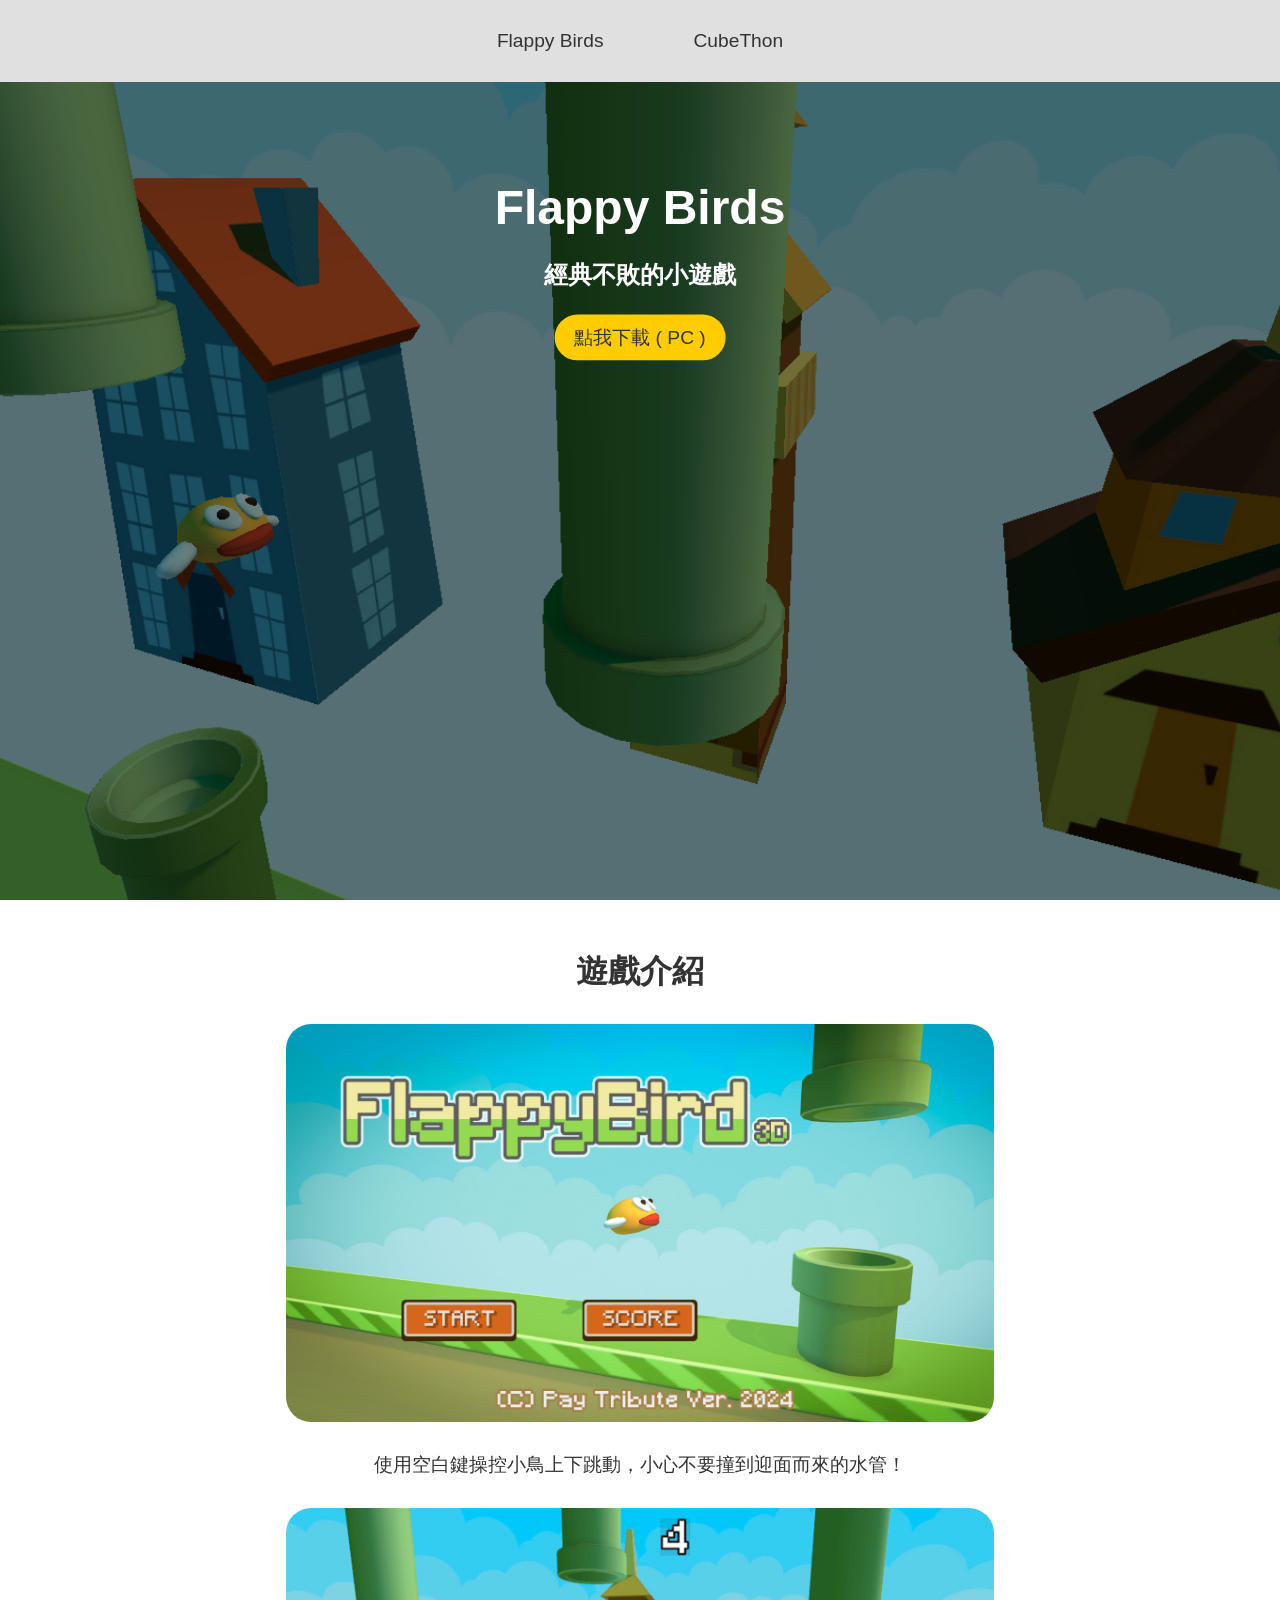
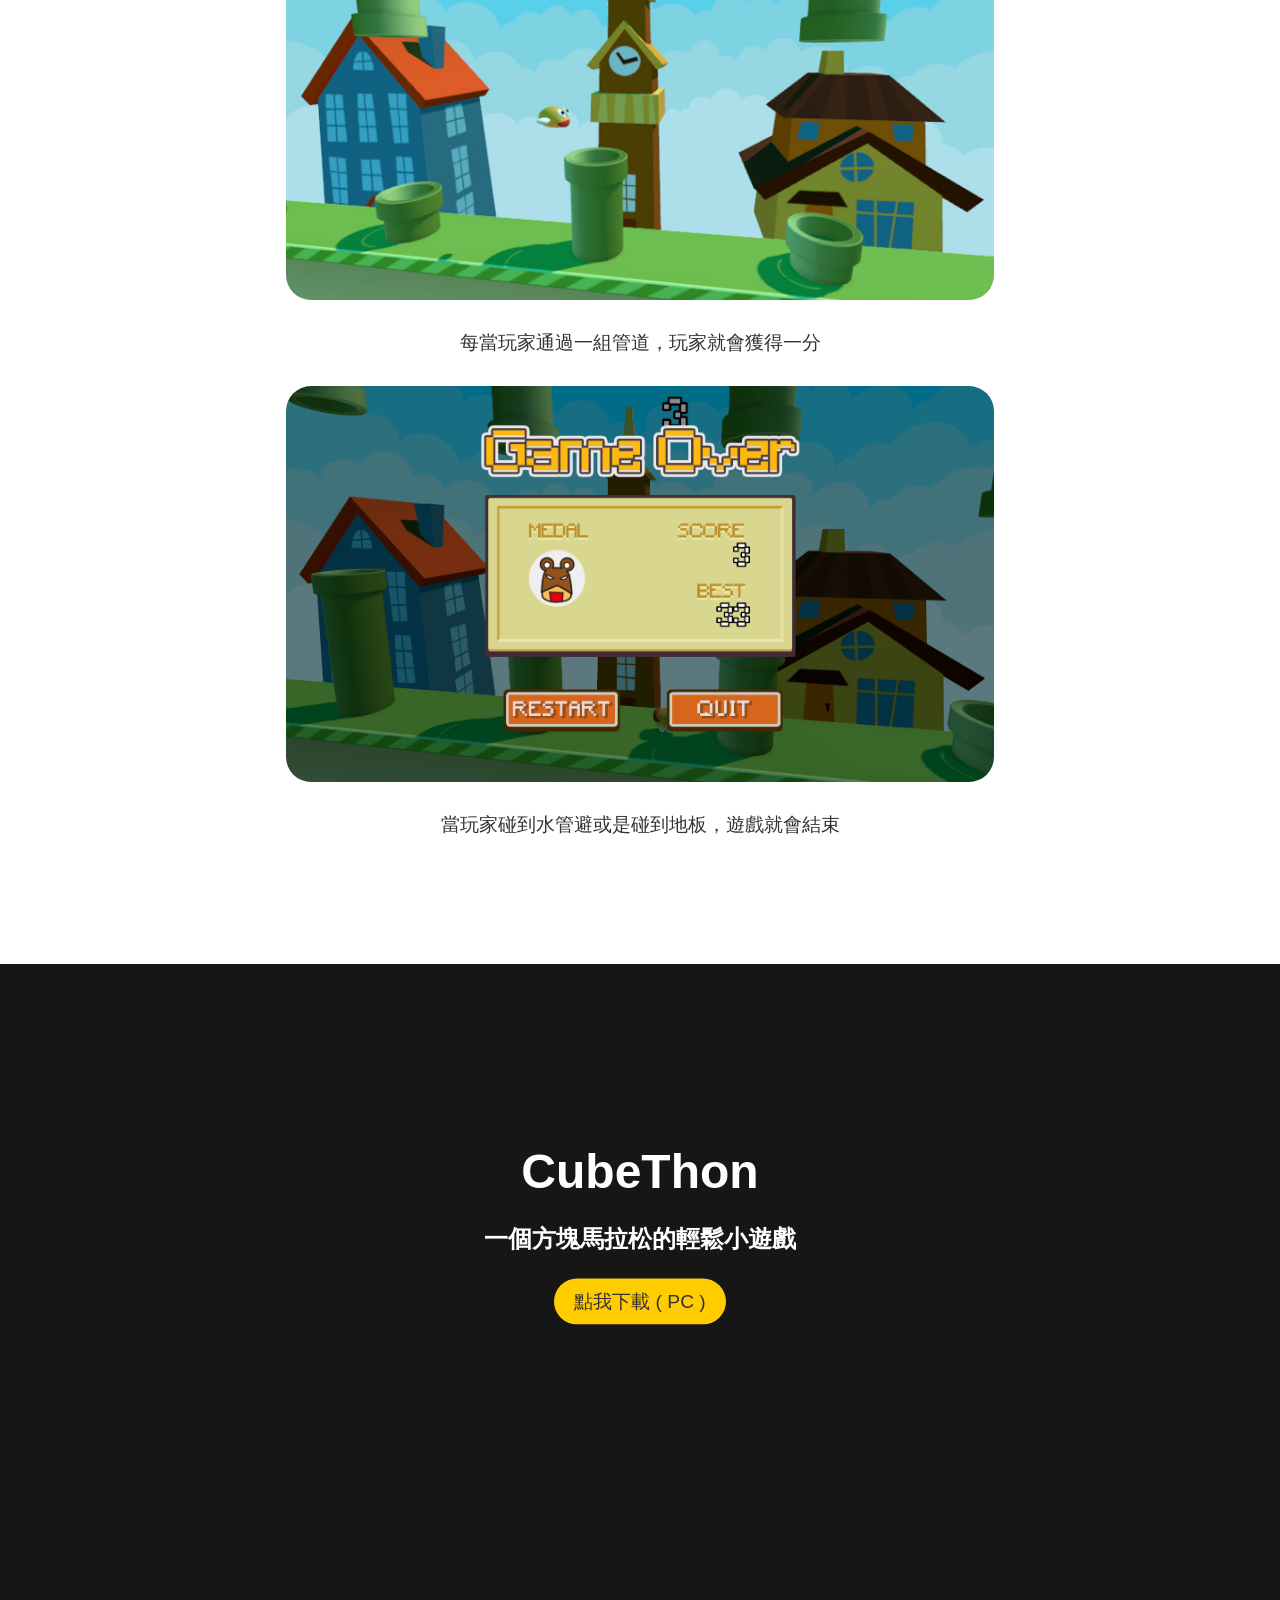
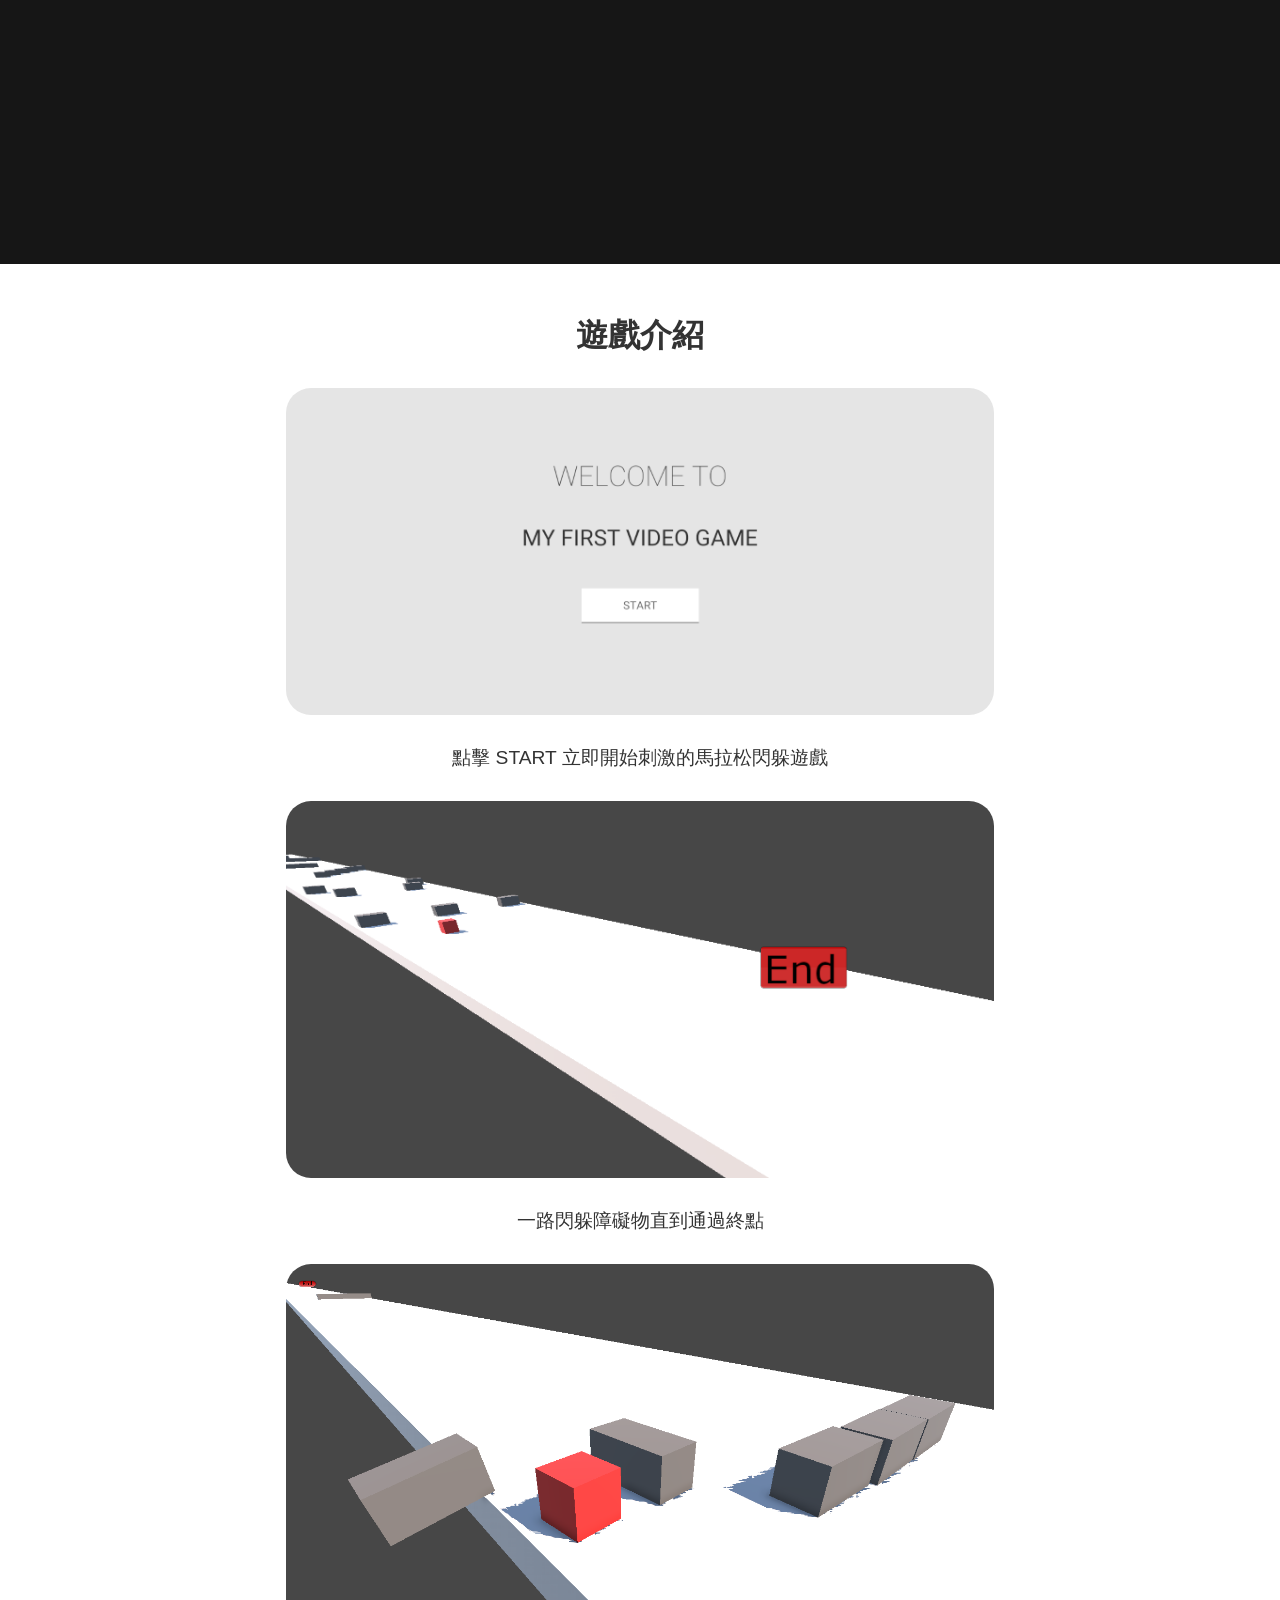
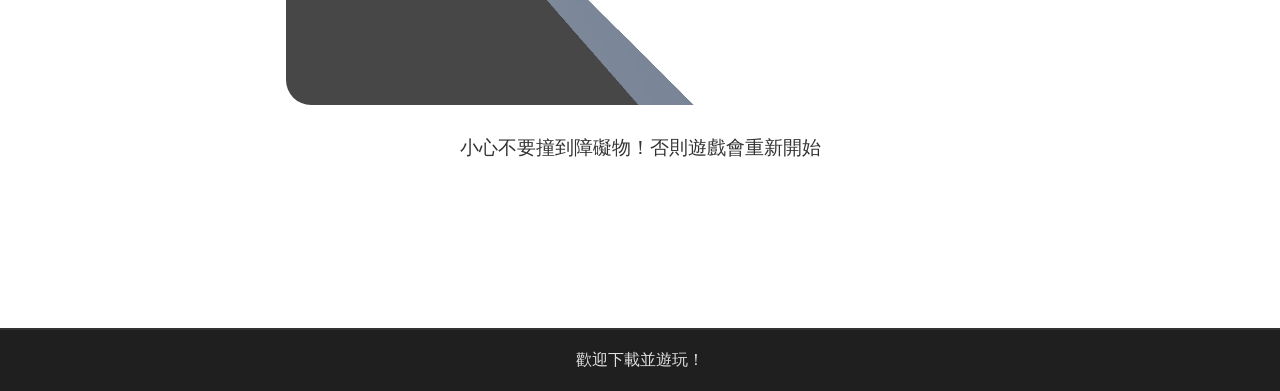
==== web pages/v6.html @ 687e02b8 "version6" ====
<!DOCTYPE html>
<html lang="zh-Hant">
<head>
    <meta charset="UTF-8">
    <meta name="viewport" content="width=device-width, initial-scale=1.0">
    <title>我的遊戲介紹網站</title>
    <link rel="stylesheet" href="stylesv6.css">
</head>
<body>
    <!-- 標籤選擇條 -->
    <nav>
        <ul>
            <li><a href="#game1">Flappy Birds</a></li>
            <li><a href="#game2">CubeThon</a></li>
        </ul>
    </nav>

<!-- 針對每個遊戲的全屏圖片部分進行更新 -->
<section id="game1" class="game-section">
    <div class="game-background bg1">
        <div class="game-text centered-text">
            <h1>Flappy Birds</h1>
            <h3>經典不敗的小遊戲</h3>
            <a href="https://drive.google.com/file/d/1wdj9UOshw0c9SE5gtdDyg5I-vYahyXQJ/view?usp=drive_link" class="download-btn">點我下載 ( PC ) </a> <!-- 新增下載按鈕 -->
        </div>
    </div>

    <!-- 下面的內容保持不變 -->
    <div class="text-section white-background">
        <h2>遊戲介紹</h2>
        <div class="centered-images">
            <img src="Image/Img1.jpg" alt="遊戲場景1">
            <p>使用空白鍵操控小鳥上下跳動，小心不要撞到迎面而來的水管！</p>
            <img src="Image/Img2.jpg" alt="遊戲場景2">
            <p>每當玩家通過一組管道，玩家就會獲得一分</p>
            <img src="Image/Img3.jpg" alt="遊戲場景3">
            <p>當玩家碰到水管避或是碰到地板，遊戲就會結束</p>
        </div>
    </div>
</section>

<!-- 第二個遊戲 -->
<section id="game2" class="game-section">
    <div class="game-background bg2">
        <div class="game-text centered-text">
            <h1>CubeThon</h1>
            <h3>一個方塊馬拉松的輕鬆小遊戲</h3>
            <a href="https://drive.google.com/file/d/1uUyyaaMkcPfvUsTMwYWU1UCPbTRZzDci/view?usp=drive_link" class="download-btn">點我下載 ( PC ) </a> <!-- 新增下載按鈕 -->
        </div>
    </div>

    <!-- 下面的內容保持不變 -->
    <div class="text-section white-background">
        <h2>遊戲介紹</h2>
        <div class="centered-images">
            <img src="Image/Img6.png" alt="遊戲場景1">
            <p>點擊 START 立即開始刺激的馬拉松閃躲遊戲</p>
            <img src="Image/Img4.png" alt="遊戲場景2">
            <p>一路閃躲障礙物直到通過終點</p>
            <img src="Image/Img5.png" alt="遊戲場景3">
            <P>小心不要撞到障礙物！否則遊戲會重新開始</P>
        </div>
    </div>
</section>


    <footer>
        <p>歡迎下載並遊玩！</p>
    </footer>
</body>
</html>
---- web pages/stylesv6.css ----
* {
    margin: 0;
    padding: 0;
    box-sizing: border-box;
}

body {
    font-family: Arial, sans-serif;
    background-color: #2c2c2c;
    color: #e0e0e0;
    scroll-behavior: smooth;
}

/* 標籤選擇條樣式 */
nav {
    width: 100%;
    background-color: #e0e0e0;
    padding: 30px 0;
    position: fixed;
    top: 0;
    z-index: 1000;
}

nav ul {
    list-style: none;
    display: flex;
    justify-content: center;
    gap: 50px;
}

nav ul li a {
    color: #333;
    text-decoration: none;
    font-size: 1.2em;
    padding: 10px 20px;
    transition: background-color 0.3s;
}

nav ul li a:hover {
    background-color: #ccc;
    border-radius: 25px;
}


/* 全屏背景圖片樣式 */
.game-section {
    position: relative;
    padding-top: 0px; /* 留出標籤條的空間 */ 
    overflow-x: hidden;
}

.game-background {
    position: relative;
    width: 100%;
    height: 100vh;
    background-size: cover; /* 讓背景圖片覆蓋整個容器，保持比例 */
    background-position: center; /* 背景圖片居中 */
    background-attachment: fixed; /* 背景圖片固定，防止隨內容滑動 */
}

.game-background::before {
    content: "";
    position: absolute;
    top: 0;
    left: 0;
    width: 100%;
    height: 100%;
    background-color: rgba(0, 0, 0, 0.5); /* 半透明黑色遮罩 */
    z-index: 1;
}

/* 確保文字在遮罩上方 */
.game-text {
    position: relative;
    z-index: 2;
    color: #fff;
}

/* 第一個遊戲背景 */
.game-section .bg1 {
    background-image: url('Image/background1.png'); /* 替換為實際圖片路徑 */
}

/* 第二個遊戲背景 */
.game-section .bg2 {
    background-image: url('Image/background2.png'); /* 替換為實際圖片路徑 */
}

.centered-text {
    position: absolute;
    top: 30%;
    left: 50%;
    transform: translate(-50%, -50%);
    text-align: center;
    color: #fff;
    max-width: 100%; /* 確保文字不會超過容器的最大寬度 */
    white-space: normal; /* 防止文字超出並導致滑動 */
    overflow: hidden; /* 確保內容不會超出容器範圍 */
}

.centered-text h1 {
    font-size: 3em;
    margin-bottom: 0.5em;
}

.centered-text h3 {
    font-size: 1.5em;
    margin-bottom: 1em;
}

/* 白色文字說明區塊 */
.white-background {
    background-color: #fff;
    color: #333;
    padding: 50px;
    width: 100vw;
    height: calc(100vw * 1.3); /* 高度為全屏寬度的1.3倍 */
    text-align: center;
}

.white-background h2 {
    font-size: 2em;
    margin-bottom: 30px;
}

/* 置中的圖片與文字說明 */
.centered-images {
    display: flex;
    flex-direction: column;
    align-items: center;
    gap: 30px;
}

.centered-images img {
    width: 60%; /* 圖片寬度為60% */
    height: auto;
    border-radius: 25px;
}

.centered-images p {
    width: 60%; /* 與圖片同寬 */
    text-align: center;
    font-size: 1.2em;
}
/* 下載按鈕樣式 */
.download-btn {
    display: inline-block;
    padding: 10px 20px;
    background-color: #ffcc00;
    color: #333;
    text-decoration: none;
    font-size: 1.2em;
    border-radius: 30px;
    transition: background-color 0.3s;
}

.download-btn:hover {
    background-color: #ff9900;
}

/* 底部樣式 */
footer {
    text-align: center;
    padding: 20px;
    background-color: #1f1f1f;
    color: #e0e0e0;
    border-top: 2px solid #333;
}
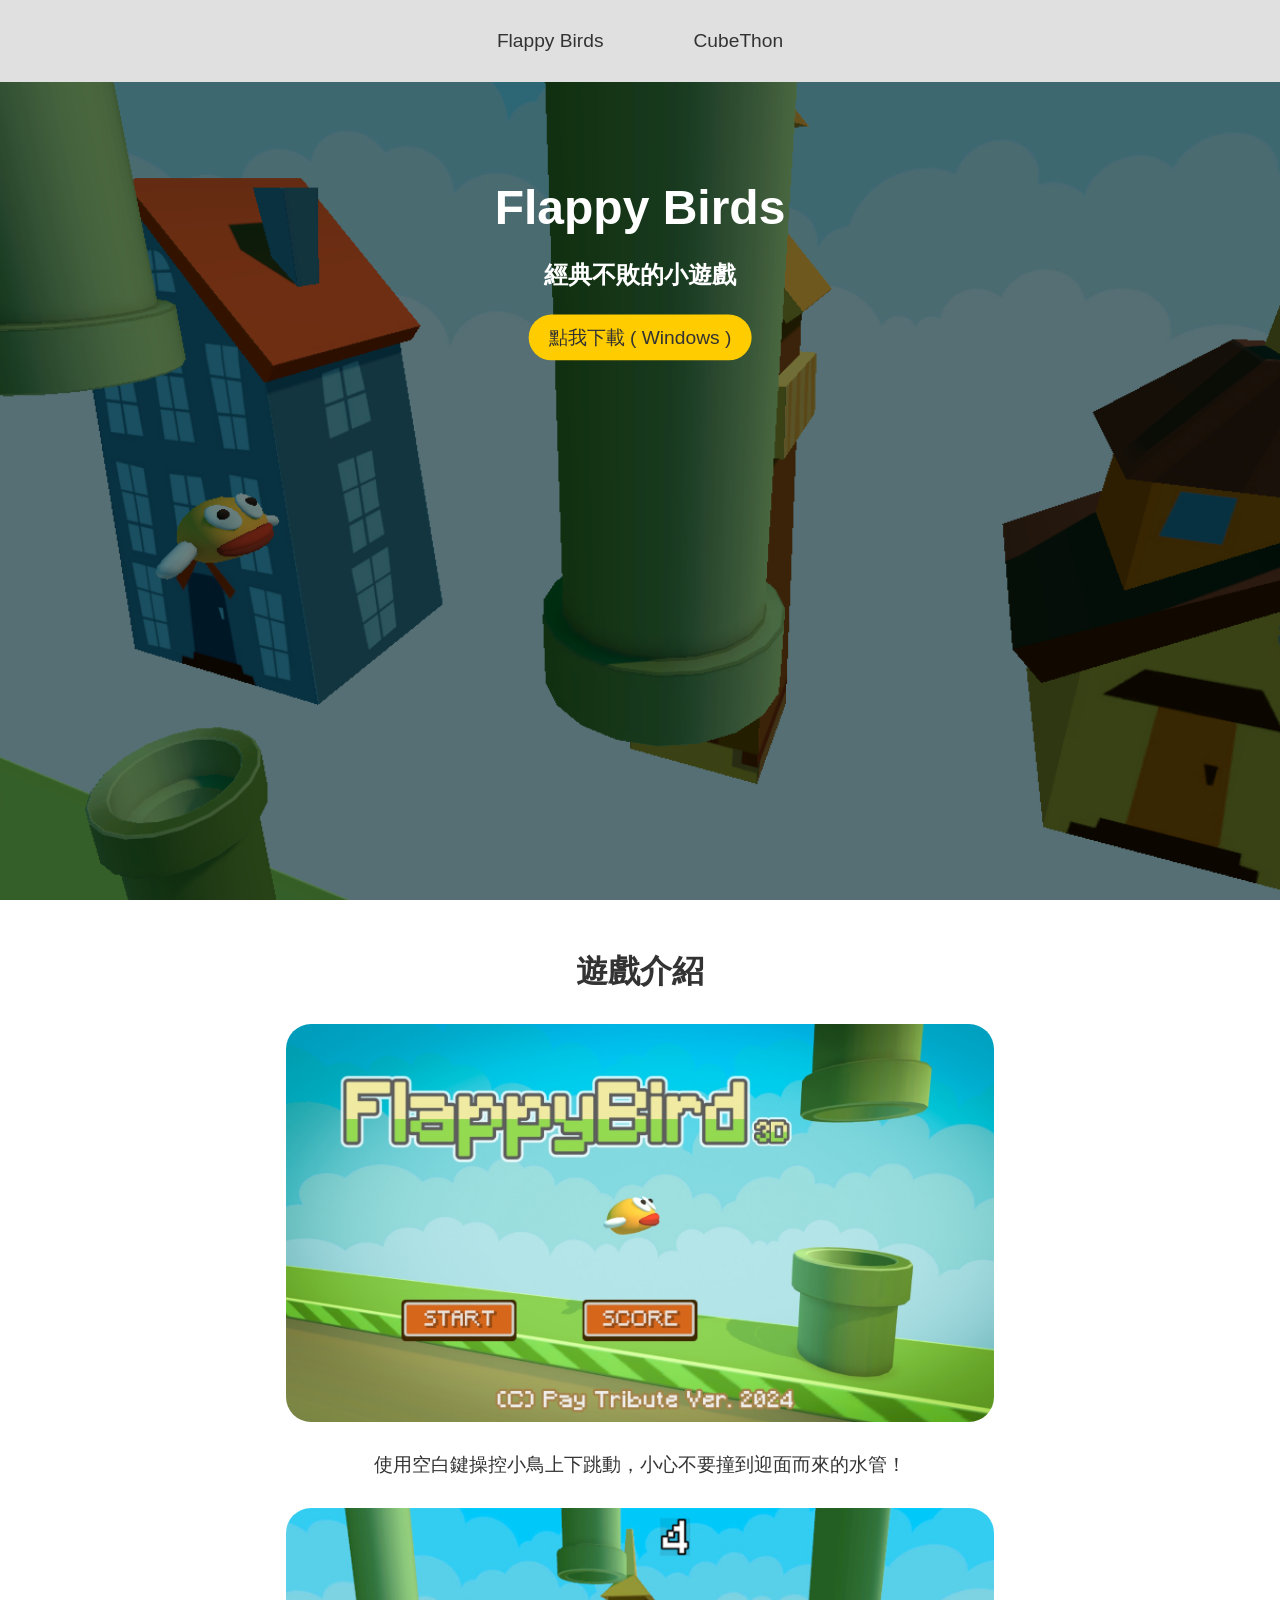
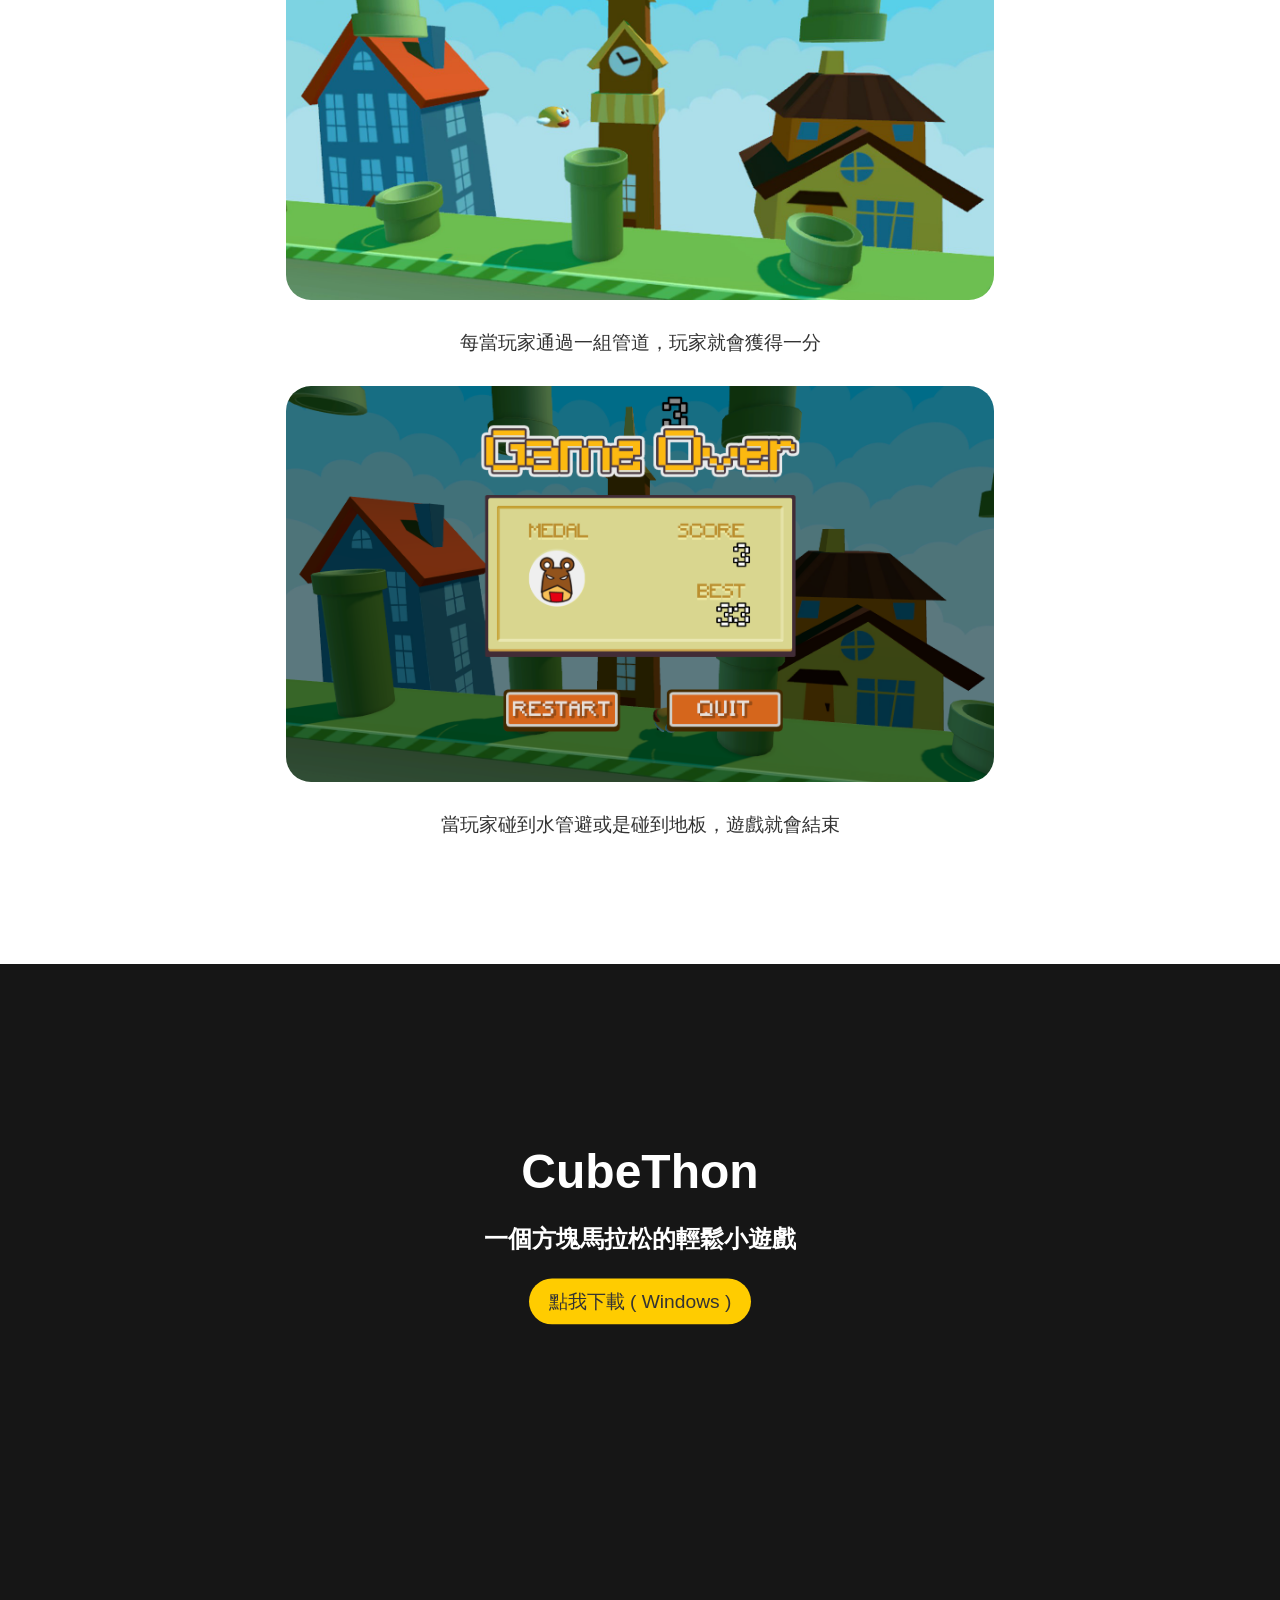
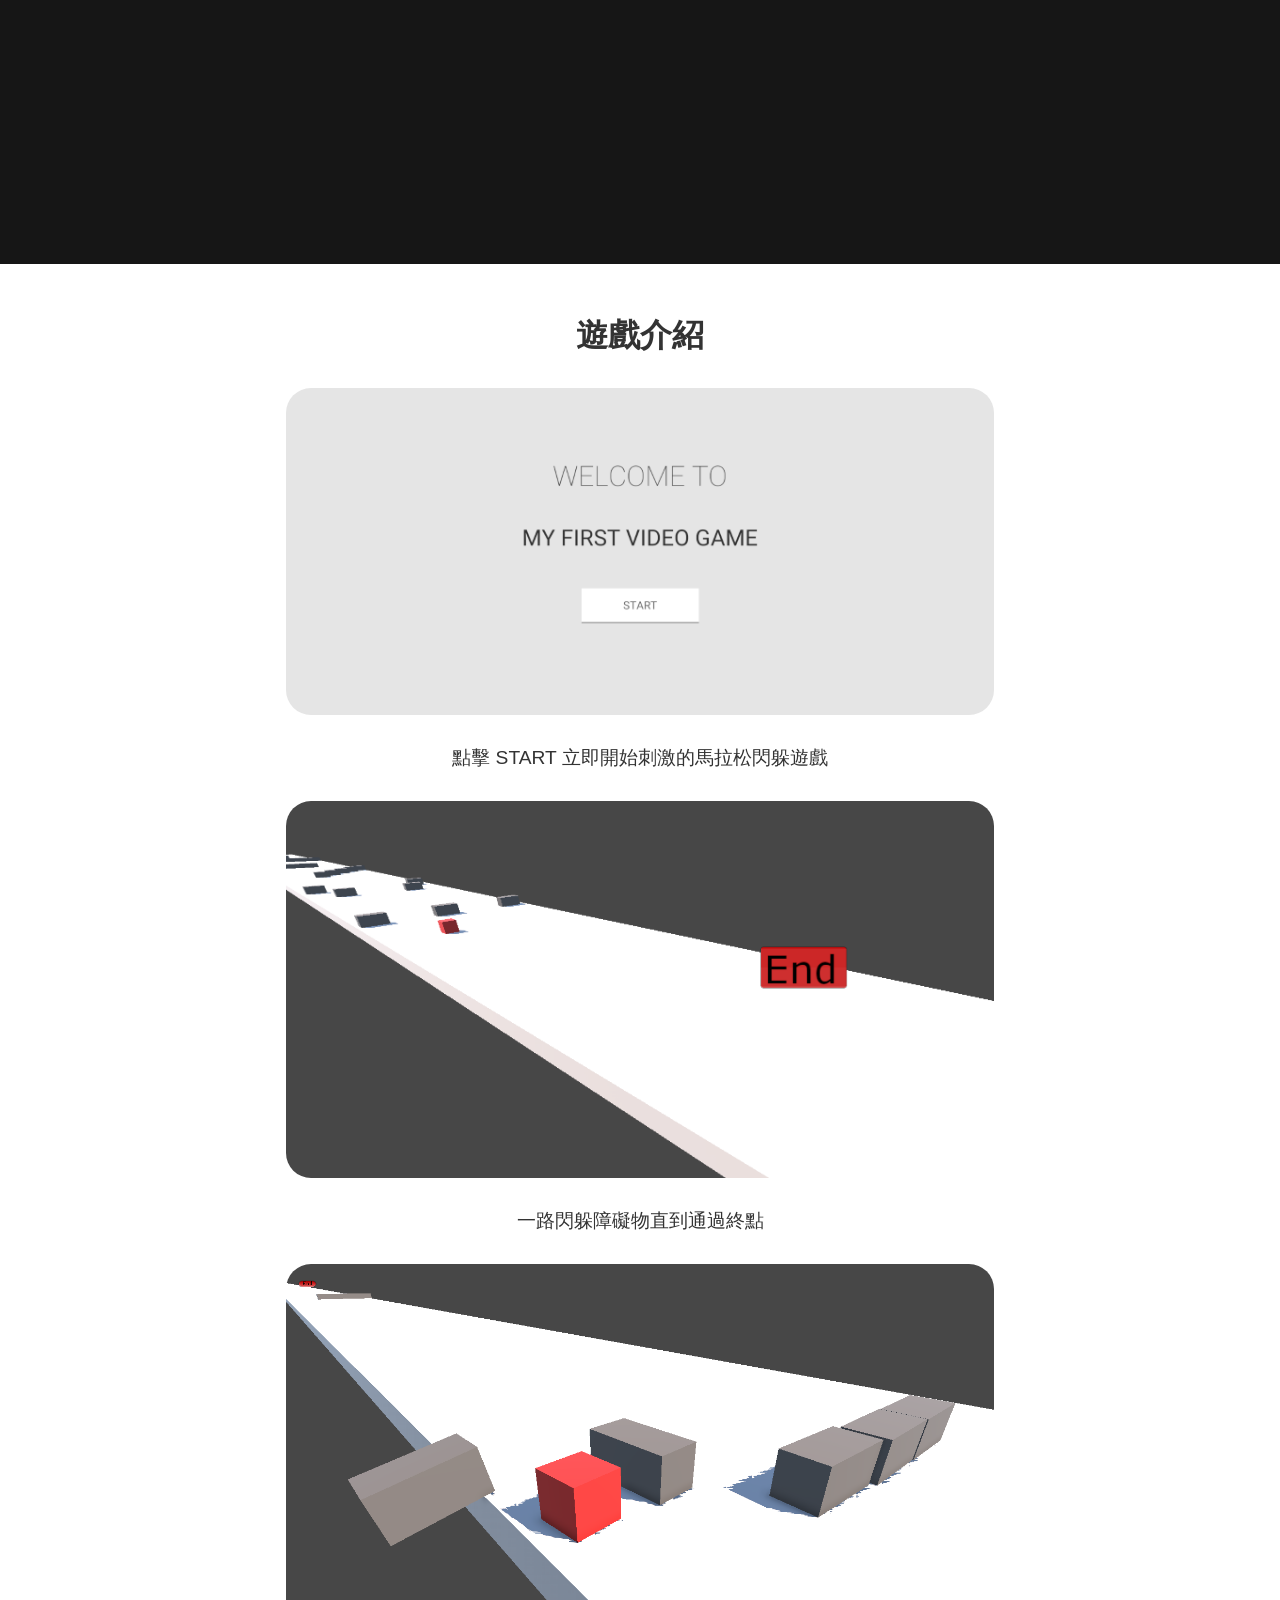
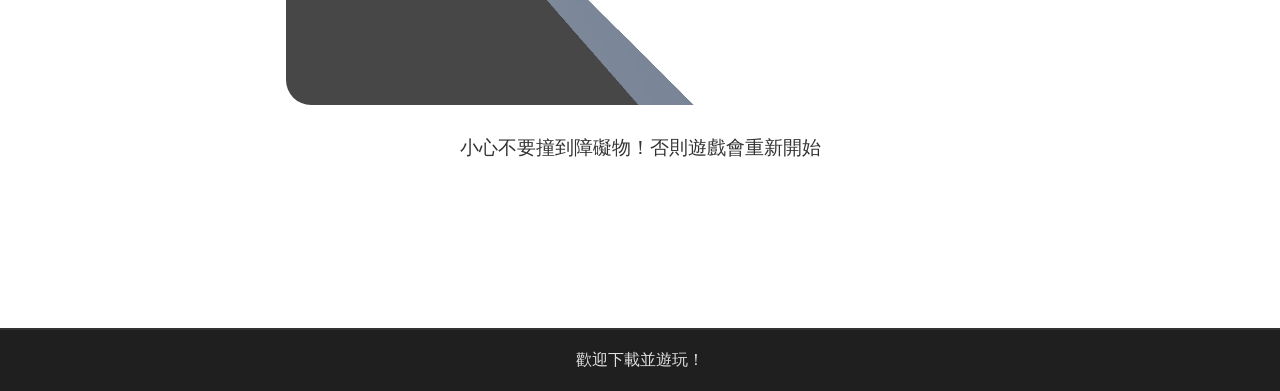
==== commit 57d95f1a: "Update v6.html" ====
--- a/web pages/v6.html
+++ b/web pages/v6.html
@@ -21,7 +21,7 @@
         <div class="game-text centered-text">
             <h1>Flappy Birds</h1>
             <h3>經典不敗的小遊戲</h3>
-            <a href="https://drive.google.com/file/d/1wdj9UOshw0c9SE5gtdDyg5I-vYahyXQJ/view?usp=drive_link" class="download-btn">點我下載 ( PC ) </a> <!-- 新增下載按鈕 -->
+            <a href="https://drive.google.com/file/d/1wdj9UOshw0c9SE5gtdDyg5I-vYahyXQJ/view?usp=drive_link" class="download-btn">點我下載 ( Windows ) </a> <!-- 新增下載按鈕 -->
         </div>
     </div>
 
@@ -45,7 +45,7 @@
         <div class="game-text centered-text">
             <h1>CubeThon</h1>
             <h3>一個方塊馬拉松的輕鬆小遊戲</h3>
-            <a href="https://drive.google.com/file/d/1uUyyaaMkcPfvUsTMwYWU1UCPbTRZzDci/view?usp=drive_link" class="download-btn">點我下載 ( PC ) </a> <!-- 新增下載按鈕 -->
+            <a href="https://drive.google.com/file/d/1uUyyaaMkcPfvUsTMwYWU1UCPbTRZzDci/view?usp=drive_link" class="download-btn">點我下載 ( Windows ) </a> <!-- 新增下載按鈕 -->
         </div>
     </div>
 
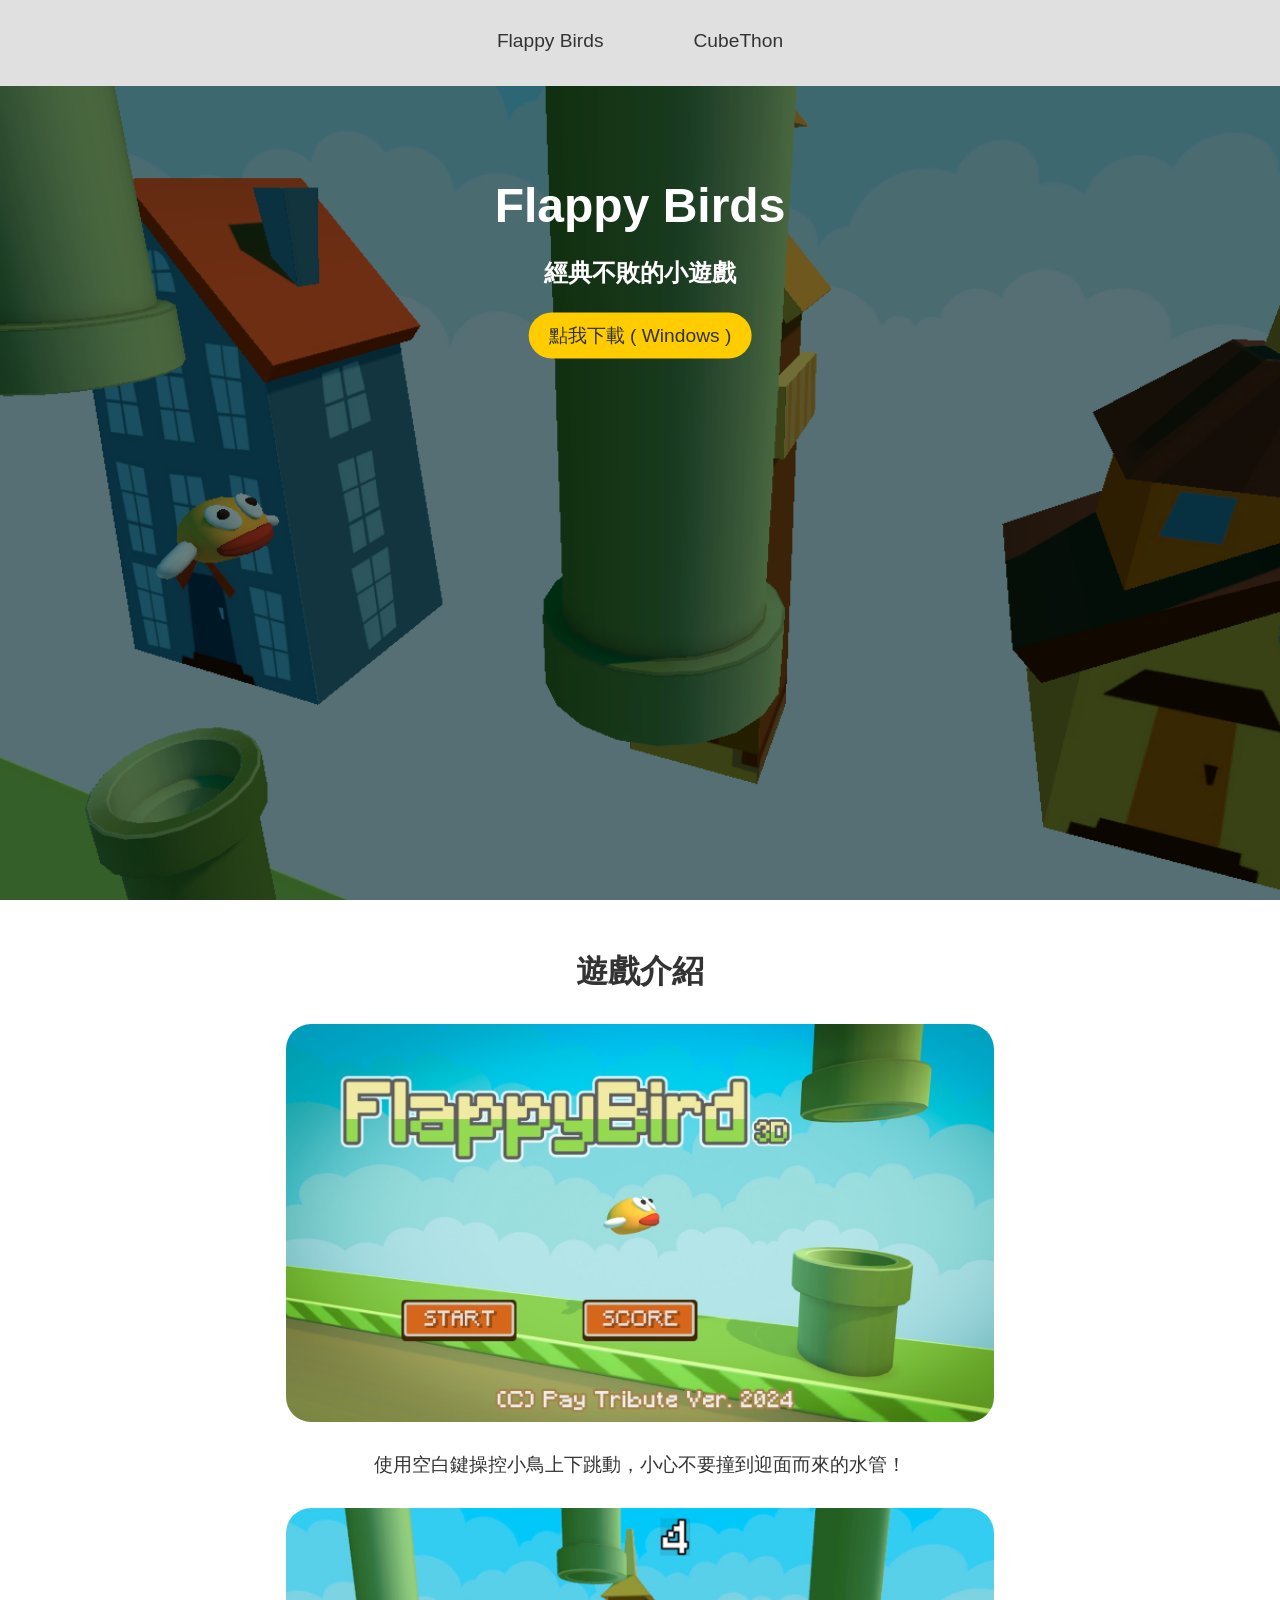
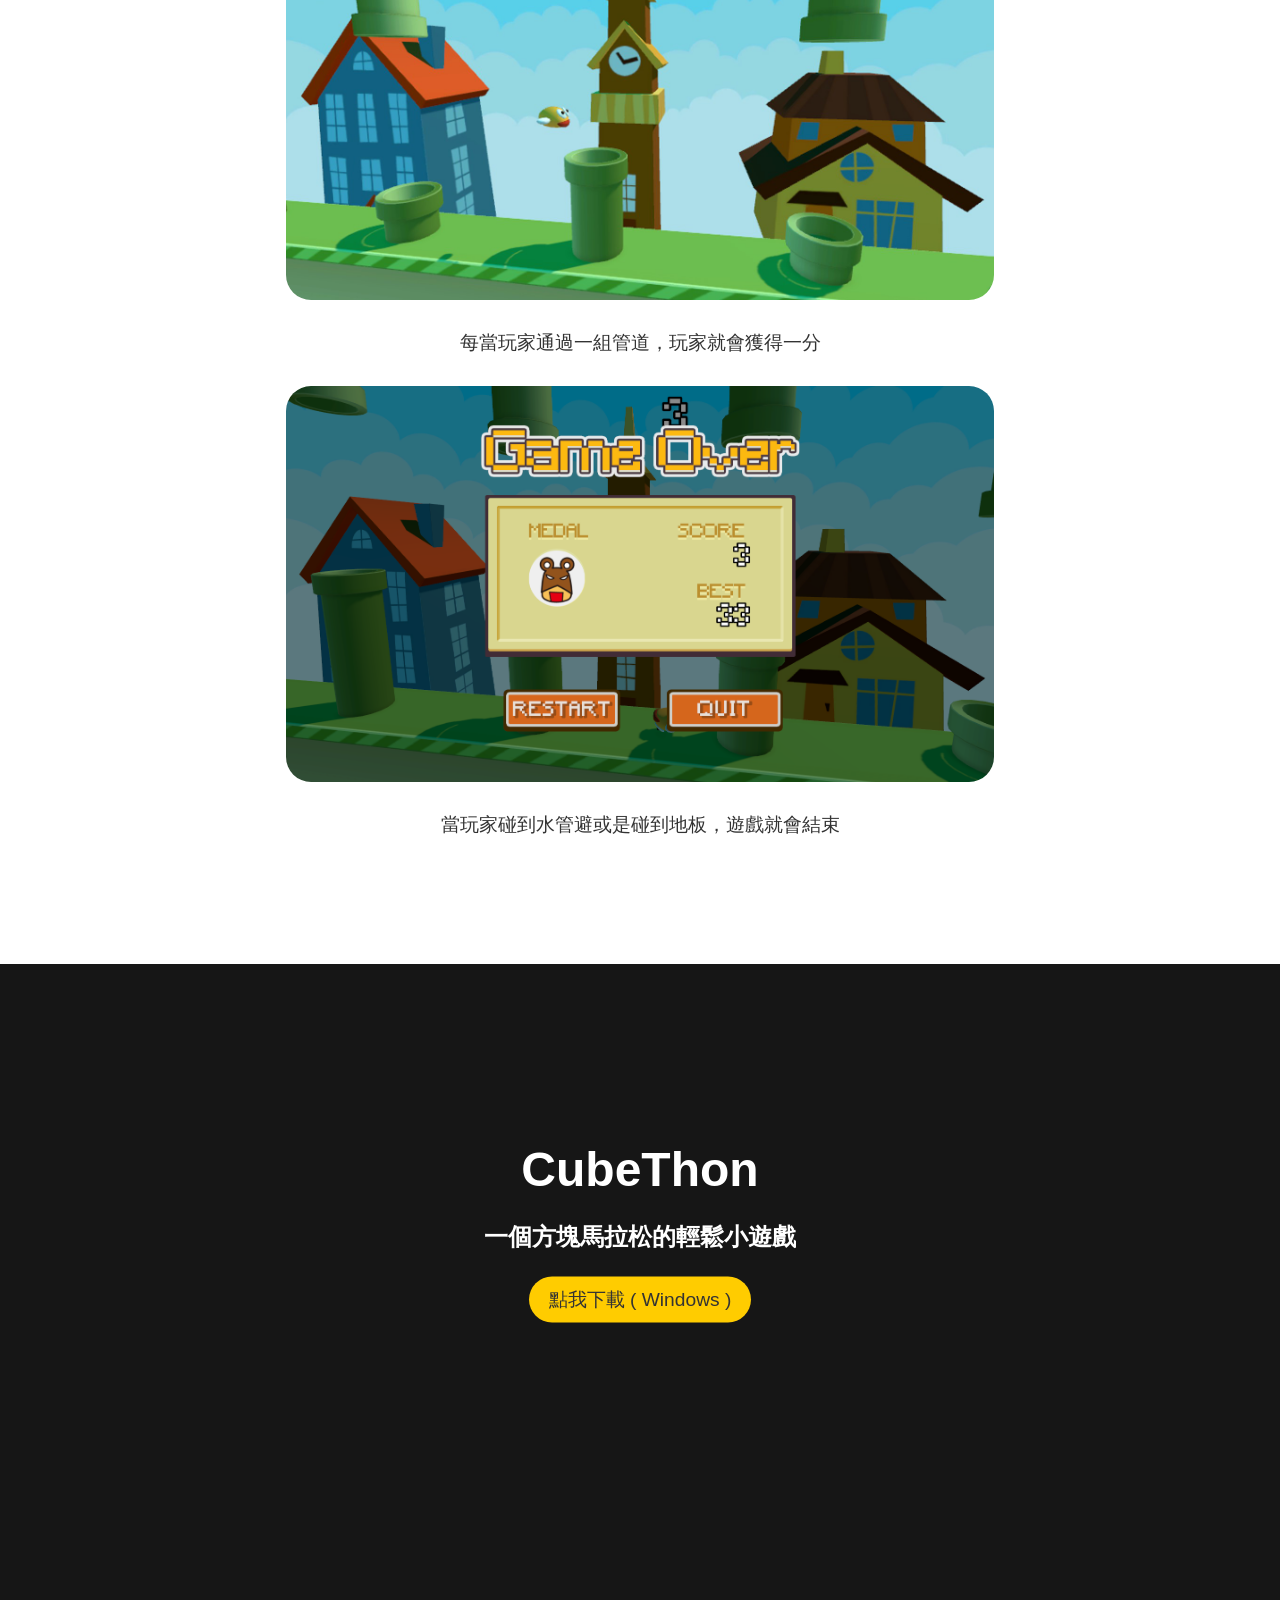
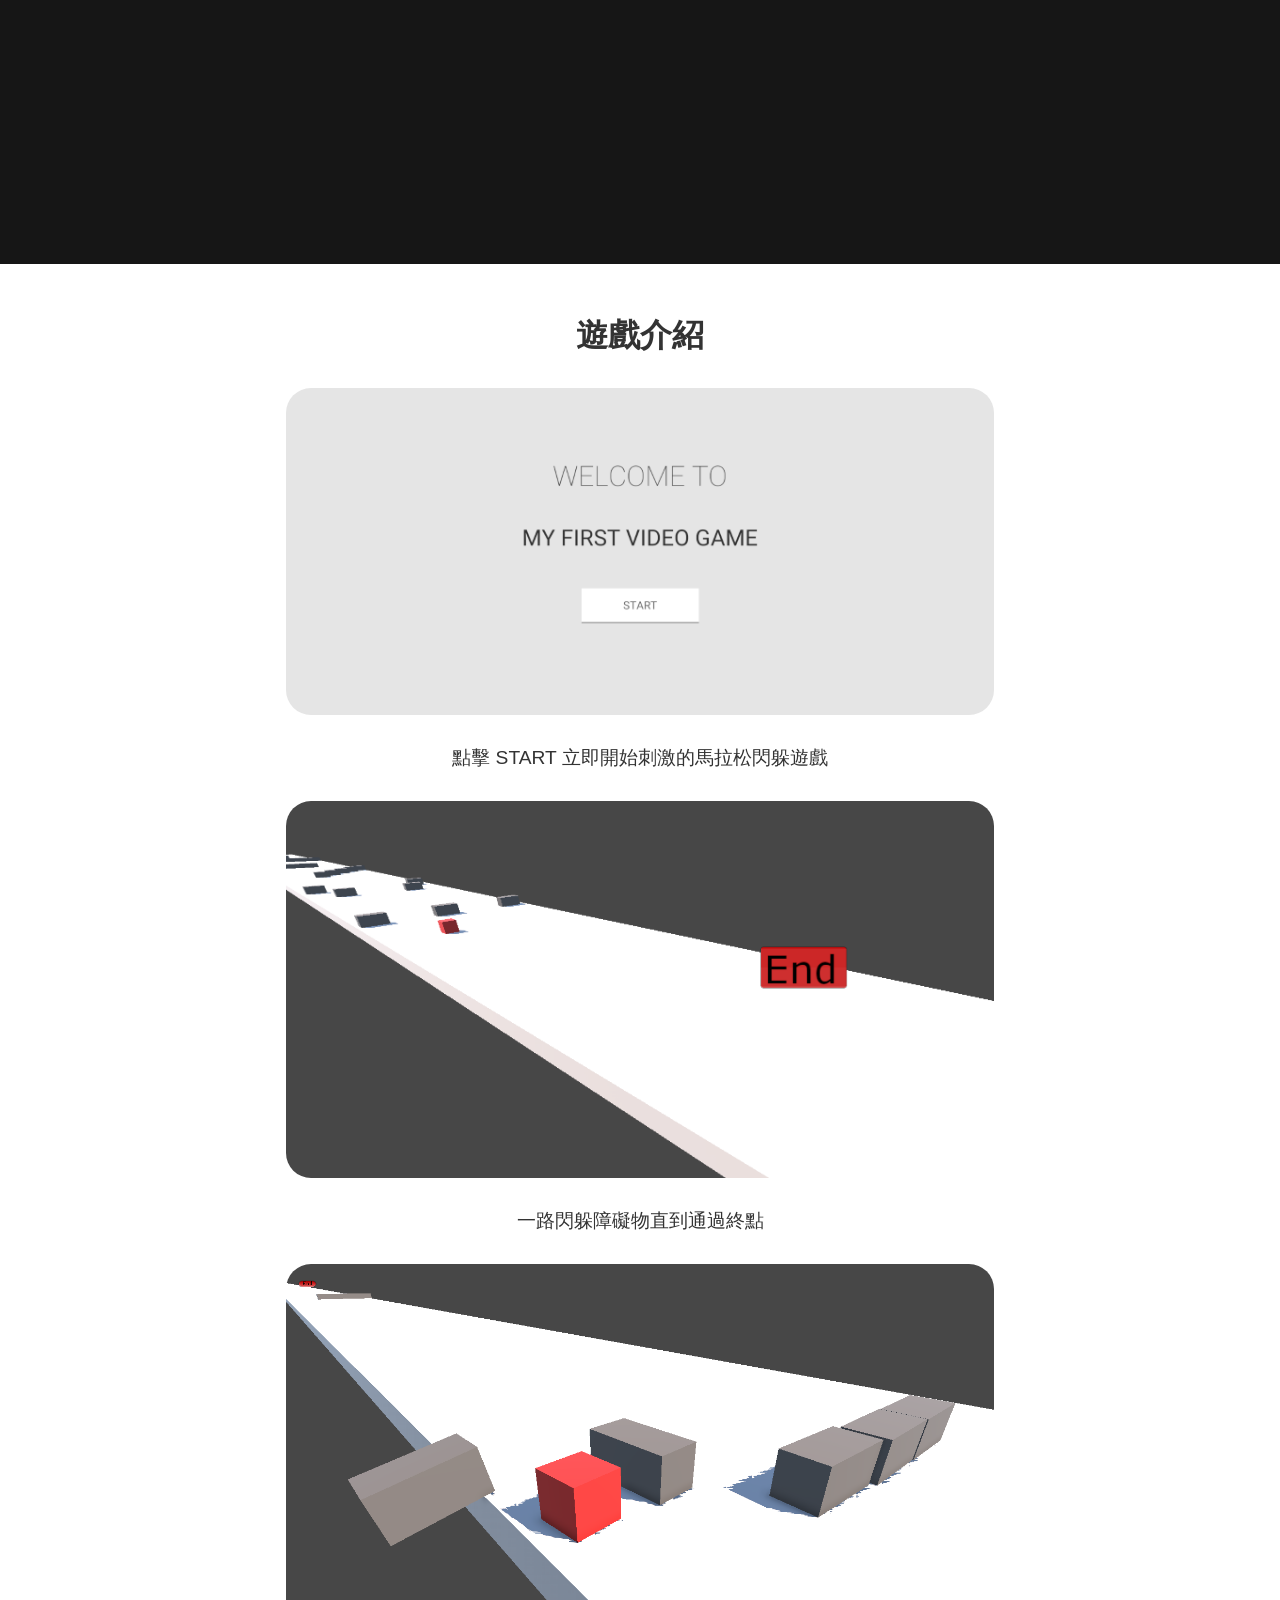
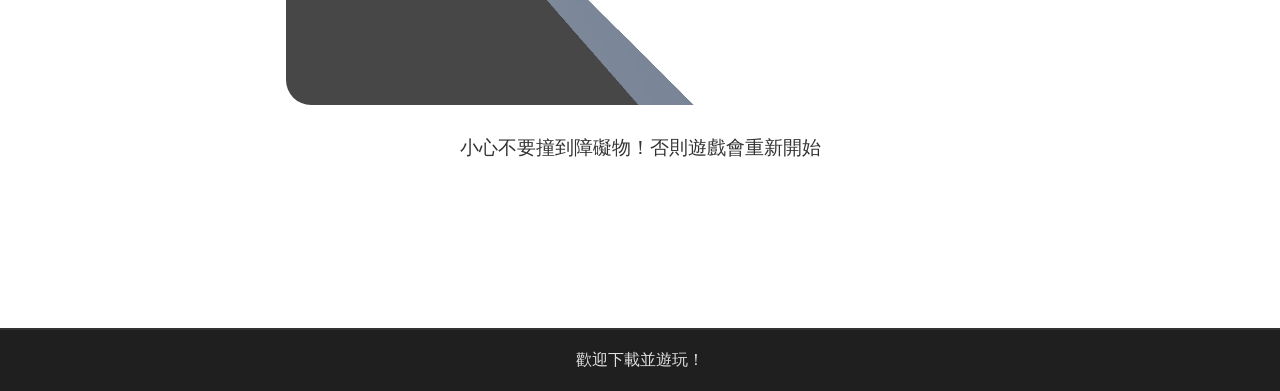
==== commit 8a063cec: "Update v6.html for jQuery" ====
--- a/web pages/v6.html
+++ b/web pages/v6.html
@@ -10,22 +10,25 @@
     <!-- 標籤選擇條 -->
     <nav>
         <ul>
-            <li><a href="#game1">Flappy Birds</a></li>
-            <li><a href="#game2">CubeThon</a></li>
+            <li><a href="#game1"><span>Flappy Birds</span><div class="hover-overlay"></div></a></li>
+            <li><a href="#game2"><span>CubeThon</span><div class="hover-overlay"></div></a></li>
         </ul>
     </nav>
 
-<!-- 針對每個遊戲的全屏圖片部分進行更新 -->
+<!-- Flappy Birds遊戲的全屏圖片部分 -->
 <section id="game1" class="game-section">
     <div class="game-background bg1">
         <div class="game-text centered-text">
             <h1>Flappy Birds</h1>
             <h3>經典不敗的小遊戲</h3>
-            <a href="https://drive.google.com/file/d/1wdj9UOshw0c9SE5gtdDyg5I-vYahyXQJ/view?usp=drive_link" class="download-btn">點我下載 ( Windows ) </a> <!-- 新增下載按鈕 -->
+            <a href="https://drive.google.com/file/d/1KH0OKHC6Q0ze0tAbMF75h2pL0Js8s0Ow/view?usp=sharing" class="download-btn">
+                <span>點我下載 ( Windows ) </span>
+                <div class="hover-overlay"></div>
+            </a> <!-- 下載按鈕 -->
         </div>
     </div>
 
-    <!-- 下面的內容保持不變 -->
+    <!-- 遊戲介紹圖片 -->
     <div class="text-section white-background">
         <h2>遊戲介紹</h2>
         <div class="centered-images">
@@ -39,17 +42,20 @@
     </div>
 </section>
 
-<!-- 第二個遊戲 -->
+<!-- CubeThon遊戲的全屏背景圖片部分 -->
 <section id="game2" class="game-section">
     <div class="game-background bg2">
         <div class="game-text centered-text">
             <h1>CubeThon</h1>
             <h3>一個方塊馬拉松的輕鬆小遊戲</h3>
-            <a href="https://drive.google.com/file/d/1uUyyaaMkcPfvUsTMwYWU1UCPbTRZzDci/view?usp=drive_link" class="download-btn">點我下載 ( Windows ) </a> <!-- 新增下載按鈕 -->
+            <a href="https://drive.google.com/file/d/116-kXRA7iYaXKXjcS6kCXtDmUWJt4uKn/view?usp=sharing" class="download-btn">
+                <span>點我下載 ( Windows ) </span>
+                <div class="hover-overlay"></div>
+            </a> <!-- 下載按鈕 -->
         </div>
     </div>
 
-    <!-- 下面的內容保持不變 -->
+    <!-- 遊戲介紹圖片 -->
     <div class="text-section white-background">
         <h2>遊戲介紹</h2>
         <div class="centered-images">
@@ -63,6 +69,31 @@
     </div>
 </section>
 
+<!-- jQuery CDN -->
+<script src="https://code.jquery.com/jquery-3.6.0.min.js"></script>
+<script>
+    // 按鈕的滑動效果
+    $(document).ready(function() {
+        $(".download-btn").hover(
+            function() {
+                $(this).find(".hover-overlay").css("top", "0");
+            },
+            function() {
+                $(this).find(".hover-overlay").css("top", "100%");
+            }
+        );
+    });
+
+    // 標籤的滑動效果
+    $("nav ul li a").hover(
+        function() {
+            $(this).find(".hover-overlay").css("top", "0");
+        },
+        function() {
+            $(this).find(".hover-overlay").css("top", "100%");
+        }
+    );
+</script>
 
     <footer>
         <p>歡迎下載並遊玩！</p>
--- a/web pages/stylesv6.css
+++ b/web pages/stylesv6.css
@@ -15,7 +15,7 @@
 nav {
     width: 100%;
     background-color: #e0e0e0;
-    padding: 30px 0;
+    padding: 20px 0;
     position: fixed;
     top: 0;
     z-index: 1000;
@@ -29,20 +29,43 @@
 }
 
 nav ul li a {
+    position: relative; /* 讓遮罩效果相對於標籤項目 */
+    display: inline-block;
     color: #333;
     text-decoration: none;
     font-size: 1.2em;
     padding: 10px 20px;
-    transition: background-color 0.3s;
+    overflow: hidden; /* 遮罩效果在範圍內 */
+    transition: color 0.3s;
 }
 
 nav ul li a:hover {
-    background-color: #ccc;
+    background-color: #e0e0e0;
     border-radius: 25px;
 }
 
-
-/* 全屏背景圖片樣式 */
+/* for jQuery */
+/* 遮罩效果 */
+nav ul li a .hover-overlay {
+    position: absolute;
+    top: 100%;
+    left: 0;
+    width: 100%;
+    height: 100%;
+    background-color: rgba(0, 0, 0, 0.3); /* 按鈕上的黑色遮罩 */
+    transition: top 0.3s;
+    z-index: 1;
+    border-radius: 25px;
+}
+
+/* 確保標籤內容在遮罩上方 */
+nav ul li a span {
+    position: relative;
+    z-index: 2;
+}
+/* end for jQuery */
+
+/* 全屏背景圖片 */
 .game-section {
     position: relative;
     padding-top: 0px; /* 留出標籤條的空間 */ 
@@ -76,14 +99,18 @@
     color: #fff;
 }
 
-/* 第一個遊戲背景 */
+/* Flappy Birds遊戲背景 */
 .game-section .bg1 {
-    background-image: url('Image/background1.png'); /* 替換為實際圖片路徑 */
-}
-
-/* 第二個遊戲背景 */
+    background-image: url('Image/background1.png'); 
+    width: 100%;
+    overflow-y: hidden;
+}
+
+/* Cubethon遊戲背景 */
 .game-section .bg2 {
-    background-image: url('Image/background2.png'); /* 替換為實際圖片路徑 */
+    background-image: url('Image/background2.png'); 
+    width: 100%;
+    overflow-y: hidden;
 }
 
 .centered-text {
@@ -142,9 +169,11 @@
     text-align: center;
     font-size: 1.2em;
 }
-/* 下載按鈕樣式 */
+
+/* 下載按鈕 */
 .download-btn {
     display: inline-block;
+    position: relative;
     padding: 10px 20px;
     background-color: #ffcc00;
     color: #333;
@@ -152,13 +181,33 @@
     font-size: 1.2em;
     border-radius: 30px;
     transition: background-color 0.3s;
-}
-
+    overflow:hidden /* new */
+    
+}
+/*
 .download-btn:hover {
     background-color: #ff9900;
 }
-
-/* 底部樣式 */
+*/
+/* new */
+.download-btn span {
+    position: relative;
+    z-index: 2;
+}
+
+.download-btn .hover-overlay {
+    position: absolute;
+    top: 100%;
+    left: 0;
+    width: 100%;
+    height: 100%;
+    background-color: rgba(47, 47, 47, 0.3);
+    transition: top 0.3s;
+    z-index: 1;
+    /* border-radius: 30px; */
+}
+/* end new */
+/* 底部橫條 */
 footer {
     text-align: center;
     padding: 20px;
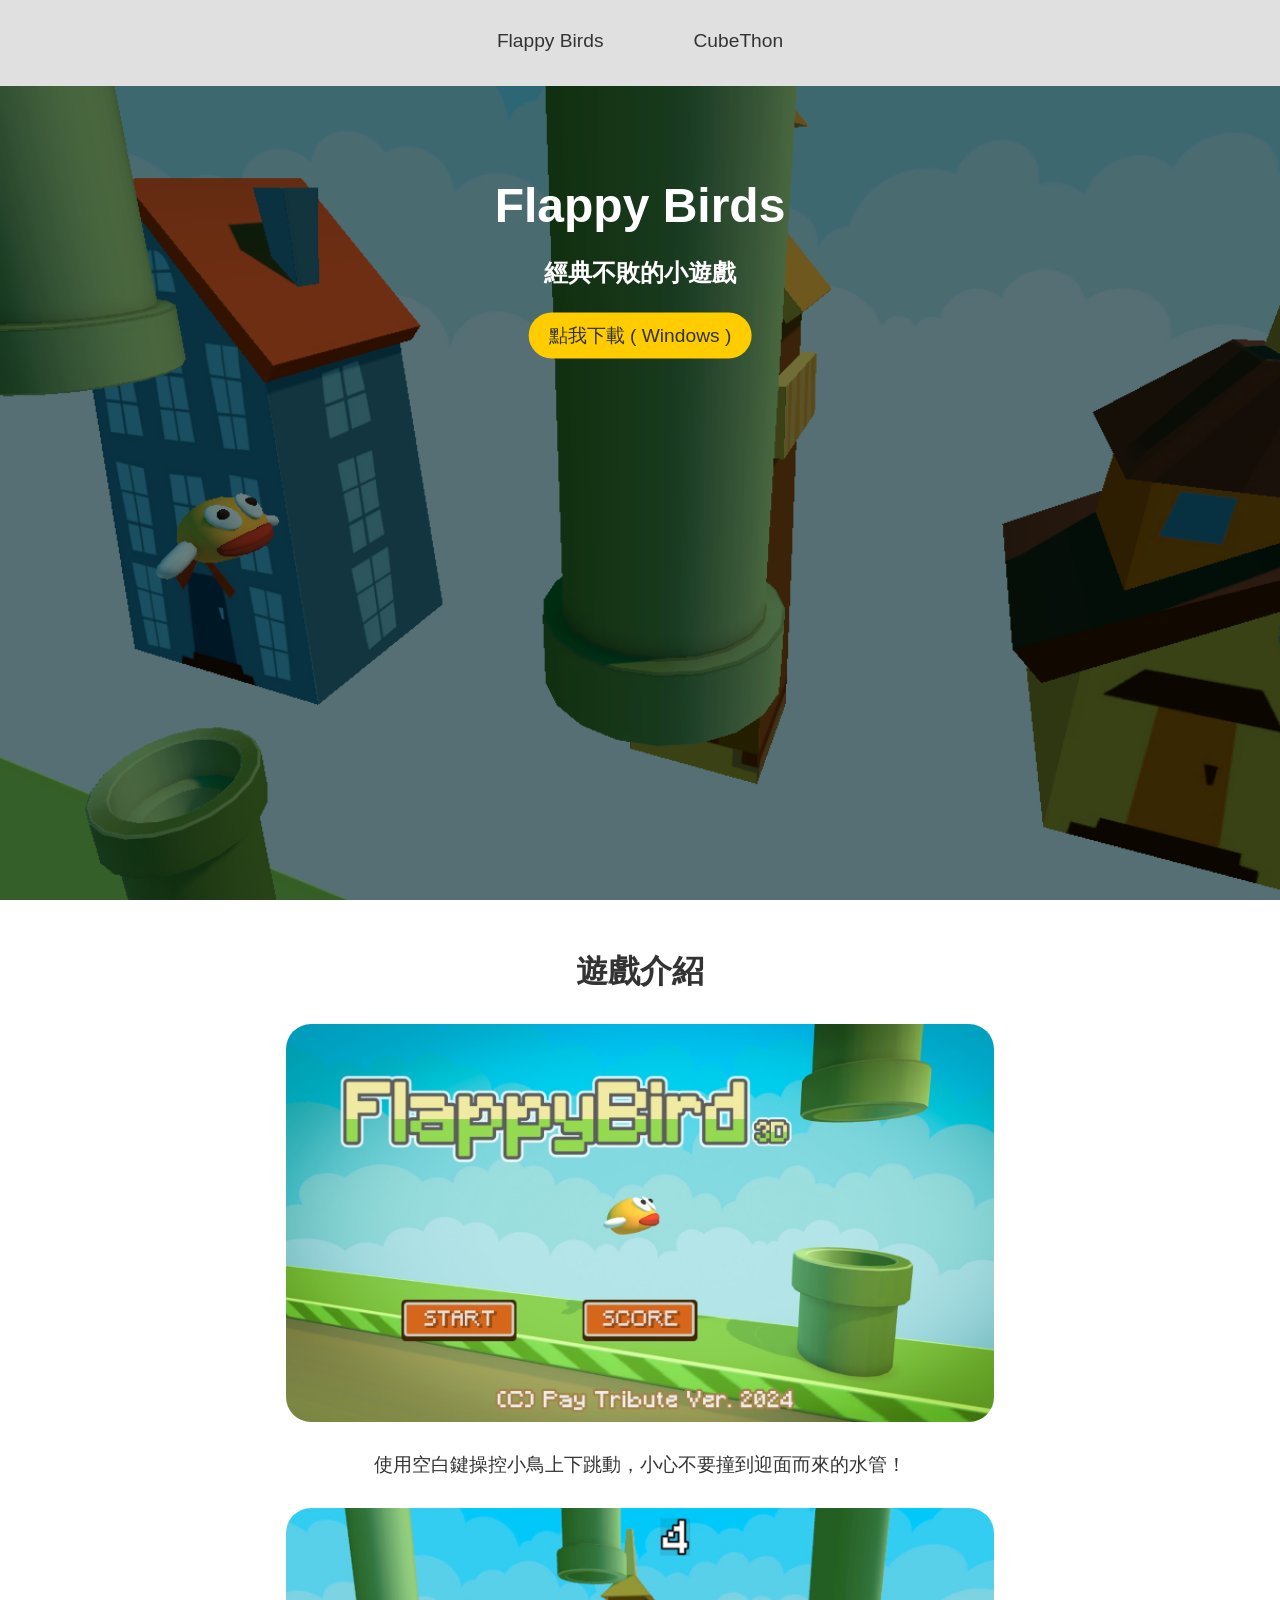
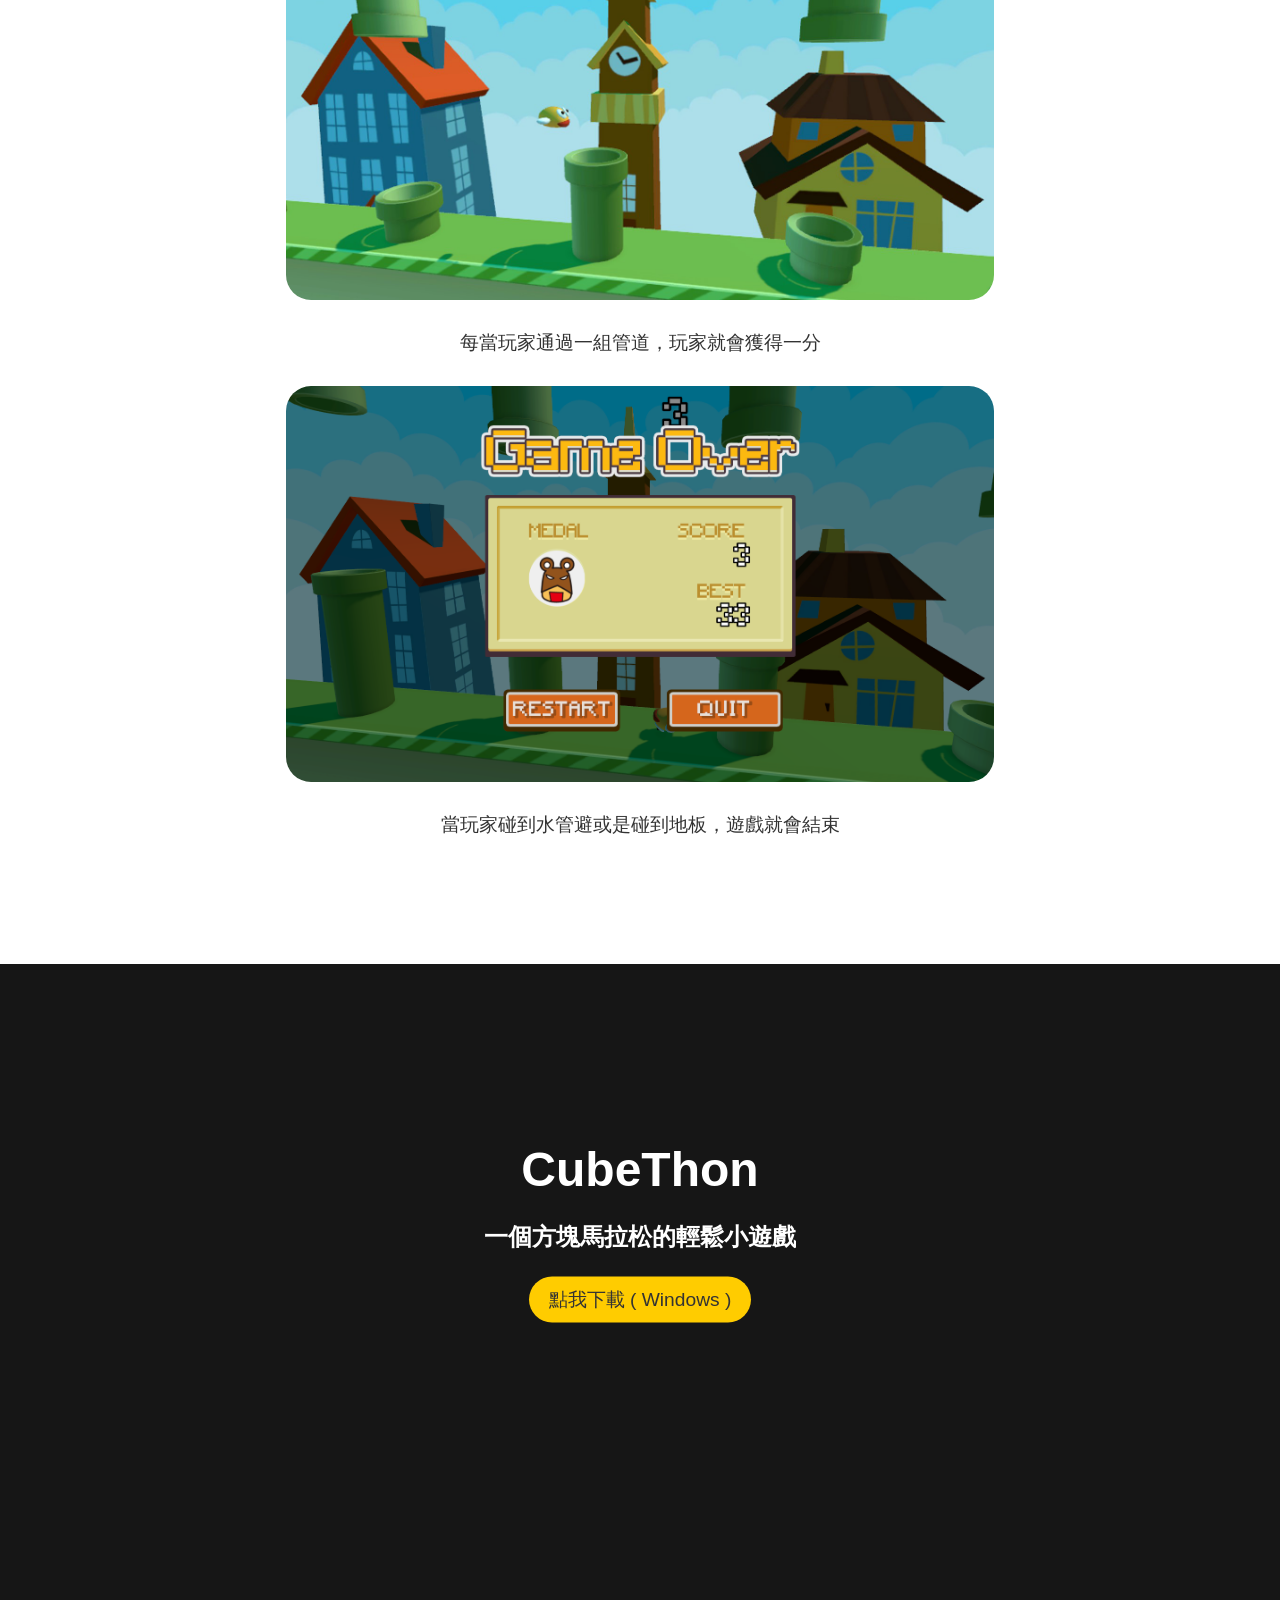
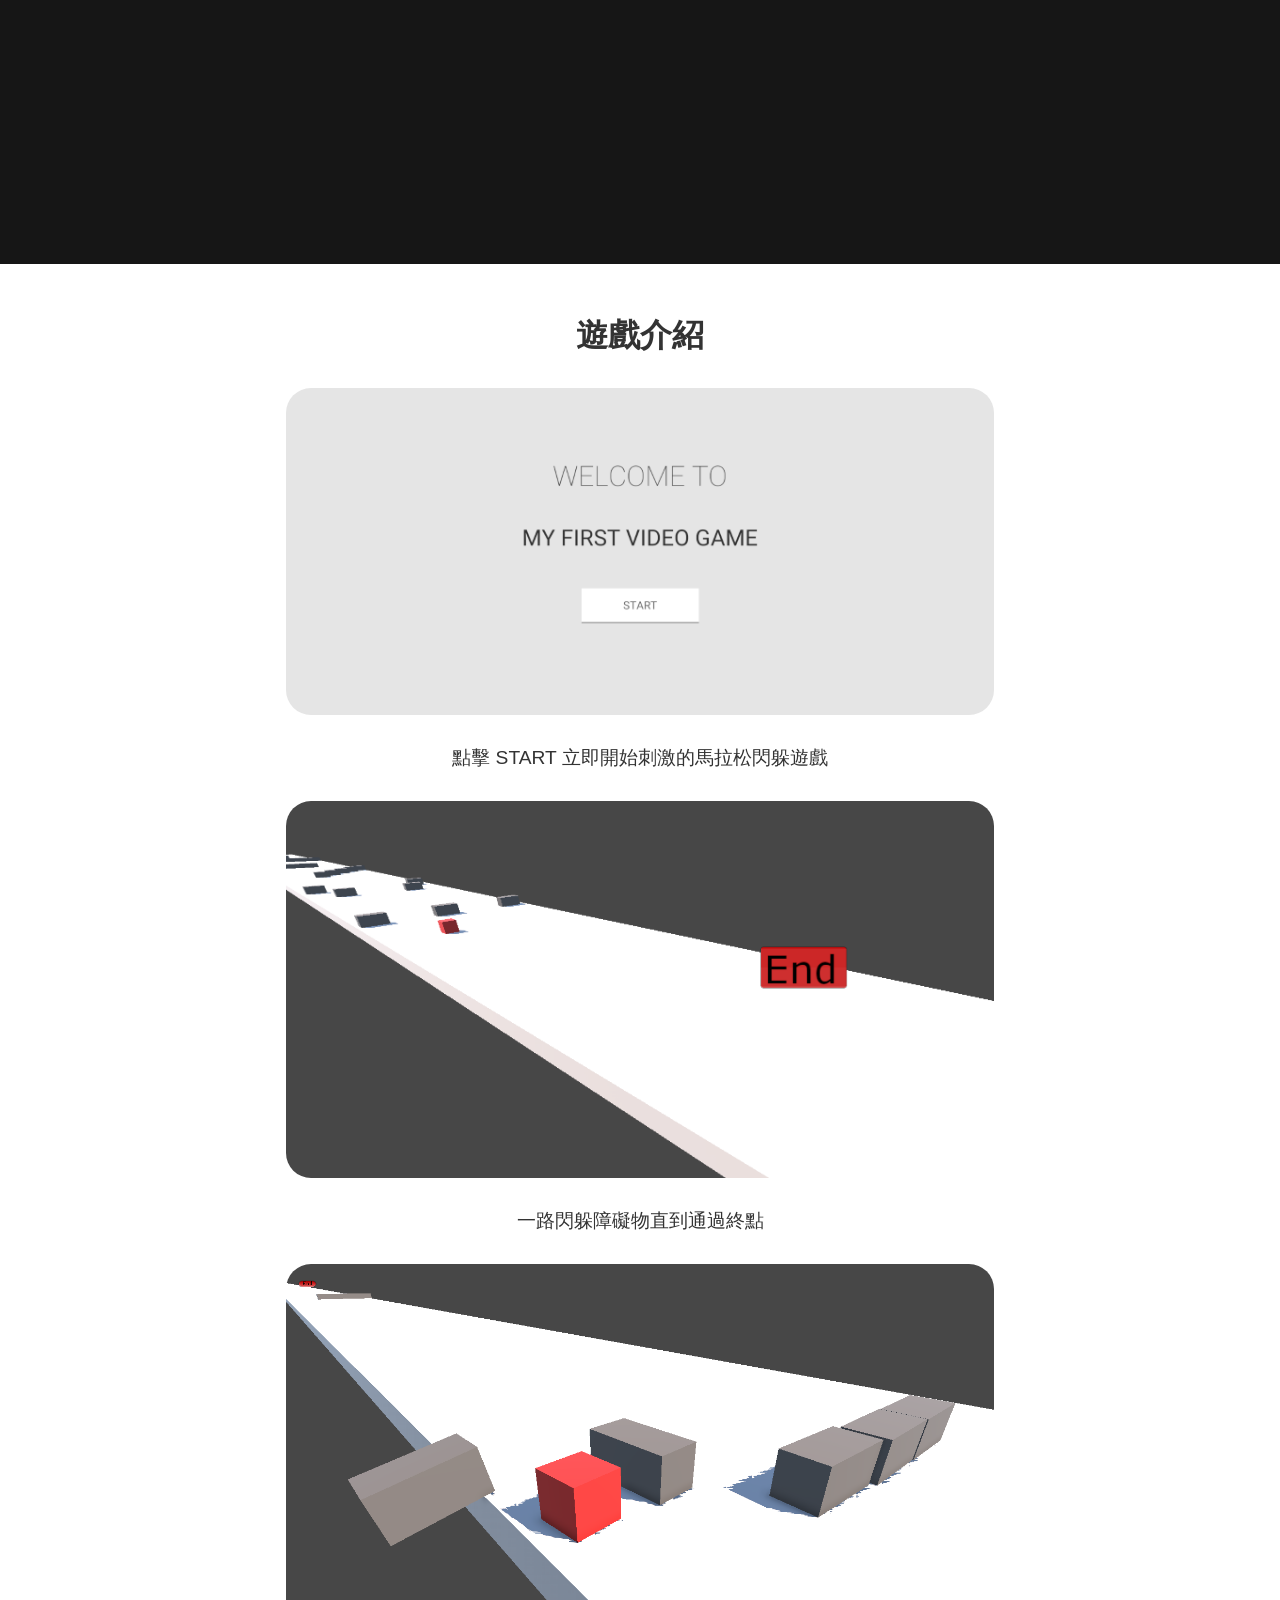
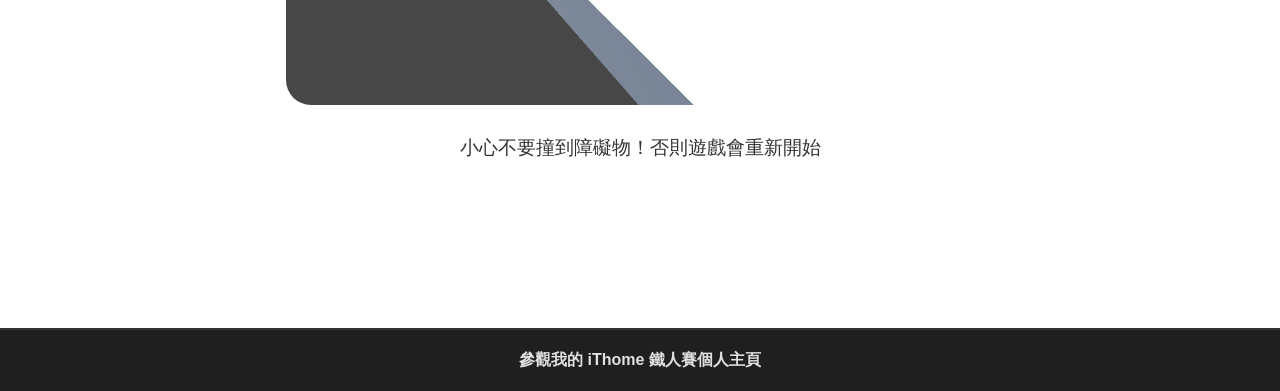
==== commit 69e4fd89: "Update v6.html Add my iThome page link at the end" ====
--- a/web pages/v6.html
+++ b/web pages/v6.html
@@ -95,8 +95,13 @@
     );
 </script>
 
-    <footer>
-        <p>歡迎下載並遊玩！</p>
-    </footer>
+<footer>
+    <p>
+        <a href="https://jiayunlee1009.github.io/random-food/" target="_blank" style="color: #e0e0e0; text-decoration: none;">
+            <b>參觀我的 iThome 鐵人賽個人主頁</b>
+        </a>
+    </p>
+</footer>
+
 </body>
 </html>
--- a/web pages/stylesv6.css
+++ b/web pages/stylesv6.css
@@ -55,7 +55,7 @@
     background-color: rgba(0, 0, 0, 0.3); /* 按鈕上的黑色遮罩 */
     transition: top 0.3s;
     z-index: 1;
-    border-radius: 25px;
+    border-radius: 30px;
 }
 
 /* 確保標籤內容在遮罩上方 */
@@ -204,7 +204,7 @@
     background-color: rgba(47, 47, 47, 0.3);
     transition: top 0.3s;
     z-index: 1;
-    /* border-radius: 30px; */
+    border-radius: 30px;
 }
 /* end new */
 /* 底部橫條 */
